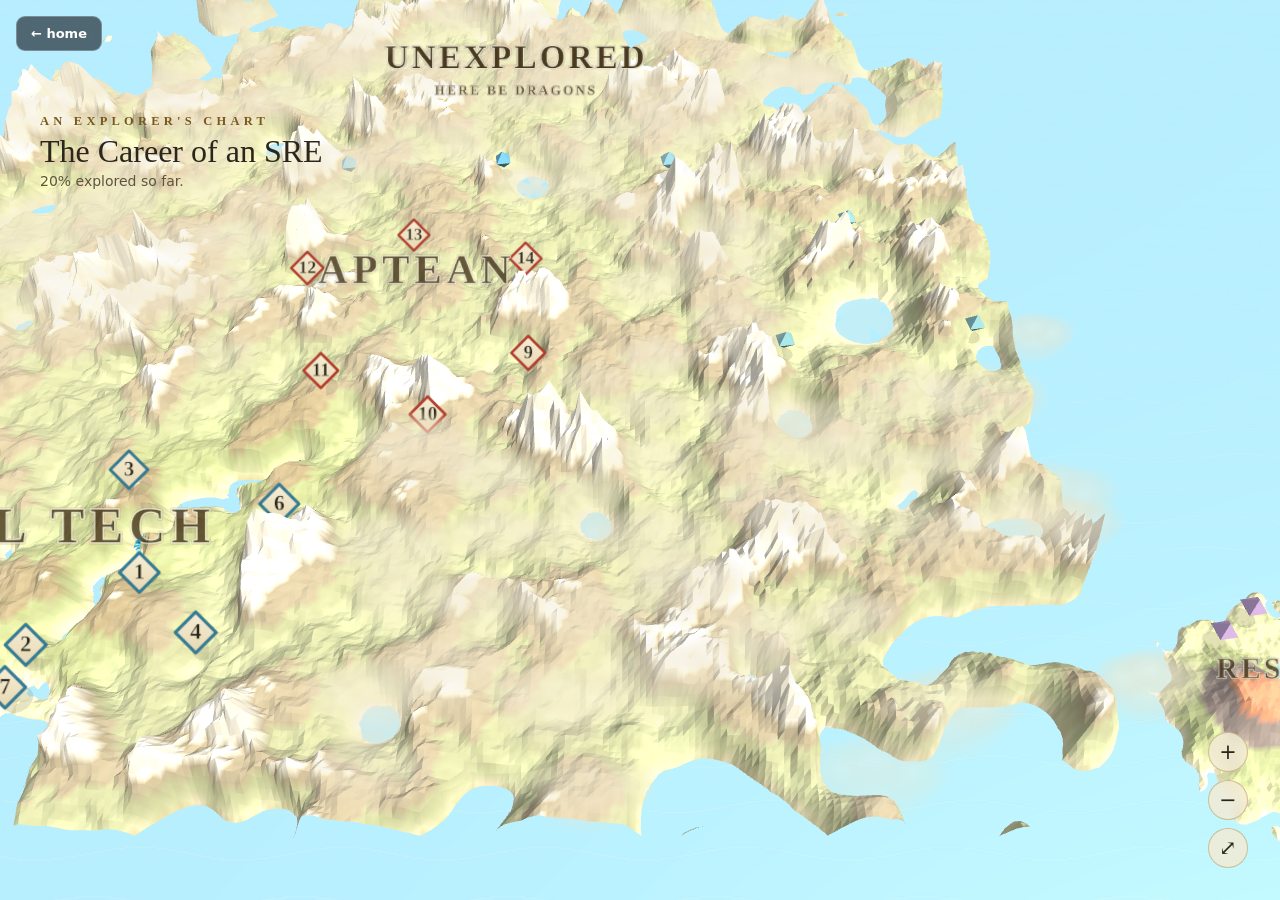
==== island.html @ 35645d55 "A whole new level of shit spend a whole day to create a whole new website wow that was hard." ====
<!doctype html>
<html lang="en">
  <head>
    <meta charset="UTF-8" />
    <meta name="viewport" content="width=device-width, initial-scale=1.0, maximum-scale=1.0, user-scalable=no" />
    <title>Jones Xavier — SRE Portfolio</title>
    <link rel="stylesheet" href="styles.css" />
    <style>
      html, body, #app { height: 100%; margin: 0; }
      body { background: #ece2c2; color: #2b261b; -webkit-font-smoothing: antialiased; }
      a { color: #785a20; text-decoration: none; }
      a:hover { color: #9c7c34; }
      .eyebrow { font-family: Georgia, "Times New Roman", serif; letter-spacing: .34em; text-transform: uppercase; color: #785a20; font-size: .78rem; font-weight: 600; }
      .rule-line { height: 1px; flex: 1; background: linear-gradient(to right, rgba(120,90,32,.4), rgba(120,90,32,.05)); }
      .map-btn { width: 40px; height: 40px; display: grid; place-items: center; border-radius: 9999px; border: 1px solid rgba(156,124,52,.4); background: rgba(243,236,214,.85); color: #2b261b; font-size: 1.3rem; line-height: 1; backdrop-filter: blur(4px); cursor: pointer; transition: border-color .15s, color .15s, transform .1s; }
      .map-btn:hover { border-color: #9c7c34; color: #785a20; }
      .map-btn:active { transform: scale(.94); }
      .slide-enter-active, .slide-leave-active { transition: opacity .25s, transform .25s; }
      .slide-enter-from, .slide-leave-to { opacity: 0; transform: translateY(12px); }
      @media print { .fixed { position: static !important; } body { background: #fff; } }
      .loadbar { width: 38%; transform: translateX(-130%); animation: loadbar 0.9s cubic-bezier(.4,0,.2,1) infinite; }
      @keyframes loadbar { 0% { transform: translateX(-130%); } 100% { transform: translateX(360%); } }
      .card-enter-active, .card-leave-active { transition: opacity .4s ease; }
      .card-enter-from, .card-leave-to { opacity: 0; }
      .swap-enter-active, .swap-leave-active { transition: opacity .22s ease; }
      .swap-enter-from, .swap-leave-to { opacity: 0; }
    </style>
  </head>
  <body>
    <div id="app"></div>
    <script src="lib/three.min.js"></script>
    <script src="lib/vue.global.prod.js"></script>
    <script src="app.js"></script>
  <a id="backhome" href="index.html" onclick="event.preventDefault();goHome()" style="position:fixed;left:16px;top:16px;z-index:99999;background:rgba(10,14,20,.6);color:#fff;font:600 13px/1 system-ui,sans-serif;padding:10px 14px;border-radius:9px;text-decoration:none;backdrop-filter:blur(6px);border:1px solid rgba(255,255,255,.25)">&#8592; home</a>
<style>
#enter,#leave{position:fixed;inset:0;z-index:99998;pointer-events:none;overflow:hidden;}
#enter{opacity:0;transition:opacity .4s ease;}#enter.go{opacity:1;}
#leave{z-index:99999;}
#enter .cloud,#leave .cloud{position:absolute;top:0;left:0;width:140vw;height:100%;background:linear-gradient(to right,#fff 0%,#fff 80%,rgba(255,255,255,.82) 90%,rgba(255,255,255,0) 100%);}
#leave .cloud{transform:translateX(-145%);}
#enter.go .cloud{animation:cloudoff 1.8s cubic-bezier(.45,0,.4,1) .7s forwards;}
#leave.go .cloud{animation:cloudin 1s cubic-bezier(.5,0,.4,1) forwards;}
@keyframes cloudoff{0%{transform:translateX(0);}100%{transform:translateX(-145%);}}
@keyframes cloudin{0%{transform:translateX(-145%);}100%{transform:translateX(0);}}
</style><div id="enter"><div class="cloud"></div></div><div id="leave"><div class="cloud"></div></div><script>
var en=document.getElementById("enter");
setTimeout(function(){if(en)en.classList.add("go");},1100);
setTimeout(function(){if(en)en.remove();},3900);
function goHome(){var lv=document.getElementById("leave");if(lv)lv.classList.add("go");try{sessionStorage.setItem("fromTour","1");}catch(e){}setTimeout(function(){window.location="index.html";},950);}
</script>
</body>
</html>
---- styles.css ----
/*! tailwindcss v3.4.0 | MIT License | https://tailwindcss.com*/*,:after,:before{box-sizing:border-box;border:0 solid #e5e7eb}:after,:before{--tw-content:""}:host,html{line-height:1.5;-webkit-text-size-adjust:100%;-moz-tab-size:4;-o-tab-size:4;tab-size:4;font-family:ui-sans-serif,system-ui,sans-serif,Apple Color Emoji,Segoe UI Emoji,Segoe UI Symbol,Noto Color Emoji;font-feature-settings:normal;font-variation-settings:normal;-webkit-tap-highlight-color:transparent}body{margin:0;line-height:inherit}hr{height:0;color:inherit;border-top-width:1px}abbr:where([title]){-webkit-text-decoration:underline dotted;text-decoration:underline dotted}h1,h2,h3,h4,h5,h6{font-size:inherit;font-weight:inherit}a{color:inherit;text-decoration:inherit}b,strong{font-weight:bolder}code,kbd,pre,samp{font-family:ui-monospace,SFMono-Regular,Menlo,Monaco,Consolas,Liberation Mono,Courier New,monospace;font-feature-settings:normal;font-variation-settings:normal;font-size:1em}small{font-size:80%}sub,sup{font-size:75%;line-height:0;position:relative;vertical-align:initial}sub{bottom:-.25em}sup{top:-.5em}table{text-indent:0;border-color:inherit;border-collapse:collapse}button,input,optgroup,select,textarea{font-family:inherit;font-feature-settings:inherit;font-variation-settings:inherit;font-size:100%;font-weight:inherit;line-height:inherit;color:inherit;margin:0;padding:0}button,select{text-transform:none}[type=button],[type=reset],[type=submit],button{-webkit-appearance:button;background-color:initial;background-image:none}:-moz-focusring{outline:auto}:-moz-ui-invalid{box-shadow:none}progress{vertical-align:initial}::-webkit-inner-spin-button,::-webkit-outer-spin-button{height:auto}[type=search]{-webkit-appearance:textfield;outline-offset:-2px}::-webkit-search-decoration{-webkit-appearance:none}::-webkit-file-upload-button{-webkit-appearance:button;font:inherit}summary{display:list-item}blockquote,dd,dl,figure,h1,h2,h3,h4,h5,h6,hr,p,pre{margin:0}fieldset{margin:0}fieldset,legend{padding:0}menu,ol,ul{list-style:none;margin:0;padding:0}dialog{padding:0}textarea{resize:vertical}input::-moz-placeholder,textarea::-moz-placeholder{opacity:1;color:#9ca3af}input::placeholder,textarea::placeholder{opacity:1;color:#9ca3af}[role=button],button{cursor:pointer}:disabled{cursor:default}audio,canvas,embed,iframe,img,object,svg,video{display:block;vertical-align:middle}img,video{max-width:100%;height:auto}[hidden]{display:none}*,::backdrop,:after,:before{--tw-border-spacing-x:0;--tw-border-spacing-y:0;--tw-translate-x:0;--tw-translate-y:0;--tw-rotate:0;--tw-skew-x:0;--tw-skew-y:0;--tw-scale-x:1;--tw-scale-y:1;--tw-pan-x: ;--tw-pan-y: ;--tw-pinch-zoom: ;--tw-scroll-snap-strictness:proximity;--tw-gradient-from-position: ;--tw-gradient-via-position: ;--tw-gradient-to-position: ;--tw-ordinal: ;--tw-slashed-zero: ;--tw-numeric-figure: ;--tw-numeric-spacing: ;--tw-numeric-fraction: ;--tw-ring-inset: ;--tw-ring-offset-width:0px;--tw-ring-offset-color:#fff;--tw-ring-color:#3b82f680;--tw-ring-offset-shadow:0 0 #0000;--tw-ring-shadow:0 0 #0000;--tw-shadow:0 0 #0000;--tw-shadow-colored:0 0 #0000;--tw-blur: ;--tw-brightness: ;--tw-contrast: ;--tw-grayscale: ;--tw-hue-rotate: ;--tw-invert: ;--tw-saturate: ;--tw-sepia: ;--tw-drop-shadow: ;--tw-backdrop-blur: ;--tw-backdrop-brightness: ;--tw-backdrop-contrast: ;--tw-backdrop-grayscale: ;--tw-backdrop-hue-rotate: ;--tw-backdrop-invert: ;--tw-backdrop-opacity: ;--tw-backdrop-saturate: ;--tw-backdrop-sepia: }.container{width:100%}@media (min-width:640px){.container{max-width:640px}}@media (min-width:768px){.container{max-width:768px}}@media (min-width:1024px){.container{max-width:1024px}}@media (min-width:1280px){.container{max-width:1280px}}@media (min-width:1536px){.container{max-width:1536px}}.pointer-events-none{pointer-events:none}.pointer-events-auto{pointer-events:auto}.static{position:static}.fixed{position:fixed}.absolute{position:absolute}.relative{position:relative}.inset-0{inset:0}.inset-x-0{left:0;right:0}.bottom-8{bottom:2rem}.left-6{left:1.5rem}.right-0{right:0}.right-3{right:.75rem}.right-6{right:1.5rem}.top-0{top:0}.top-24{top:6rem}.top-3{top:.75rem}.-z-10{z-index:-10}.z-0{z-index:0}.z-10{z-index:10}.z-20{z-index:20}.z-40{z-index:40}.z-50{z-index:50}.mx-auto{margin-left:auto;margin-right:auto}.mb-1{margin-bottom:.25rem}.mb-2{margin-bottom:.5rem}.mb-2\.5{margin-bottom:.625rem}.mb-3{margin-bottom:.75rem}.mt-1{margin-top:.25rem}.mt-1\.5{margin-top:.375rem}.mt-10{margin-top:2.5rem}.mt-12{margin-top:3rem}.mt-2{margin-top:.5rem}.mt-3{margin-top:.75rem}.mt-4{margin-top:1rem}.mt-5{margin-top:1.25rem}.mt-6{margin-top:1.5rem}.mt-8{margin-top:2rem}.mt-9{margin-top:2.25rem}.block{display:block}.inline-block{display:inline-block}.flex{display:flex}.grid{display:grid}.hidden{display:none}.h-1{height:.25rem}.h-1\.5{height:.375rem}.h-2{height:.5rem}.h-3{height:.75rem}.h-full{height:100%}.min-h-screen{min-height:100vh}.w-1{width:.25rem}.w-1\.5{width:.375rem}.w-10{width:2.5rem}.w-12{width:3rem}.w-2\/3{width:66.666667%}.w-44{width:11rem}.w-5\/6{width:83.333333%}.w-\[340px\]{width:340px}.w-full{width:100%}.min-w-\[40\%\]{min-width:40%}.max-w-2xl{max-width:42rem}.max-w-\[60ch\]{max-width:60ch}.max-w-\[62ch\]{max-width:62ch}.max-w-\[72ch\]{max-width:72ch}.max-w-\[86vw\]{max-width:86vw}.max-w-\[920px\]{max-width:920px}.max-w-xs{max-width:20rem}.flex-1{flex:1 1 0%}.shrink-0{flex-shrink:0}.transform{transform:translate(var(--tw-translate-x),var(--tw-translate-y)) rotate(var(--tw-rotate)) skewX(var(--tw-skew-x)) skewY(var(--tw-skew-y)) scaleX(var(--tw-scale-x)) scaleY(var(--tw-scale-y))}.select-none{-webkit-user-select:none;-moz-user-select:none;user-select:none}.flex-col{flex-direction:column}.flex-wrap{flex-wrap:wrap}.items-start{align-items:flex-start}.items-center{align-items:center}.items-baseline{align-items:baseline}.justify-center{justify-content:center}.justify-between{justify-content:space-between}.gap-2{gap:.5rem}.gap-2\.5{gap:.625rem}.gap-3{gap:.75rem}.gap-4{gap:1rem}.gap-5{gap:1.25rem}.gap-x-10{-moz-column-gap:2.5rem;column-gap:2.5rem}.gap-x-12{-moz-column-gap:3rem;column-gap:3rem}.gap-x-4{-moz-column-gap:1rem;column-gap:1rem}.gap-y-1{row-gap:.25rem}.gap-y-10{row-gap:2.5rem}.gap-y-7{row-gap:1.75rem}.space-y-1>:not([hidden])~:not([hidden]){--tw-space-y-reverse:0;margin-top:calc(.25rem*(1 - var(--tw-space-y-reverse)));margin-bottom:calc(.25rem*var(--tw-space-y-reverse))}.space-y-1\.5>:not([hidden])~:not([hidden]){--tw-space-y-reverse:0;margin-top:calc(.375rem*(1 - var(--tw-space-y-reverse)));margin-bottom:calc(.375rem*var(--tw-space-y-reverse))}.space-y-2>:not([hidden])~:not([hidden]){--tw-space-y-reverse:0;margin-top:calc(.5rem*(1 - var(--tw-space-y-reverse)));margin-bottom:calc(.5rem*var(--tw-space-y-reverse))}.space-y-7>:not([hidden])~:not([hidden]){--tw-space-y-reverse:0;margin-top:calc(1.75rem*(1 - var(--tw-space-y-reverse)));margin-bottom:calc(1.75rem*var(--tw-space-y-reverse))}.overflow-hidden{overflow:hidden}.whitespace-nowrap{white-space:nowrap}.whitespace-pre-line{white-space:pre-line}.rounded{border-radius:.25rem}.rounded-full{border-radius:9999px}.rounded-md{border-radius:.375rem}.rounded-xl{border-radius:.75rem}.border{border-width:1px}.border-b-\[1\.5px\]{border-bottom-width:1.5px}.border-gold{--tw-border-opacity:1;border-color:rgb(156 124 52/var(--tw-border-opacity))}.border-gold\/30{border-color:#9c7c344d}.border-gold\/40{border-color:#9c7c3466}.border-gold\/50{border-color:#9c7c3480}.border-transparent{border-color:#0000}.bg-gold{--tw-bg-opacity:1;background-color:rgb(156 124 52/var(--tw-bg-opacity))}.bg-gold\/15{background-color:#9c7c3426}.bg-gold\/20{background-color:#9c7c3433}.bg-gold\/25{background-color:#9c7c3440}.bg-gold\/70{background-color:#9c7c34b3}.bg-ink\/10{background-color:#2b261b1a}.bg-parch-0{--tw-bg-opacity:1;background-color:rgb(243 236 214/var(--tw-bg-opacity))}.bg-parch-0\/60{background-color:#f3ecd699}.bg-parch-0\/70{background-color:#f3ecd6b3}.bg-parch-0\/95{background-color:#f3ecd6f2}.bg-parch-1{--tw-bg-opacity:1;background-color:rgb(236 226 194/var(--tw-bg-opacity))}.bg-gradient-to-b{background-image:linear-gradient(to bottom,var(--tw-gradient-stops))}.from-parch-0{--tw-gradient-from:#f3ecd6 var(--tw-gradient-from-position);--tw-gradient-to:#f3ecd600 var(--tw-gradient-to-position);--tw-gradient-stops:var(--tw-gradient-from),var(--tw-gradient-to)}.from-parch-0\/85{--tw-gradient-from:#f3ecd6d9 var(--tw-gradient-from-position);--tw-gradient-to:#f3ecd600 var(--tw-gradient-to-position);--tw-gradient-stops:var(--tw-gradient-from),var(--tw-gradient-to)}.to-parch-2{--tw-gradient-to:#e2d4ac var(--tw-gradient-to-position)}.to-transparent{--tw-gradient-to:#0000 var(--tw-gradient-to-position)}.p-4{padding:1rem}.p-5{padding:1.25rem}.px-2{padding-left:.5rem;padding-right:.5rem}.px-2\.5{padding-left:.625rem;padding-right:.625rem}.px-3{padding-left:.75rem;padding-right:.75rem}.px-4{padding-left:1rem;padding-right:1rem}.px-5{padding-left:1.25rem;padding-right:1.25rem}.px-6{padding-left:1.5rem;padding-right:1.5rem}.px-8{padding-left:2rem;padding-right:2rem}.py-0{padding-top:0;padding-bottom:0}.py-0\.5{padding-top:.125rem;padding-bottom:.125rem}.py-1{padding-top:.25rem;padding-bottom:.25rem}.py-1\.5{padding-top:.375rem;padding-bottom:.375rem}.py-2{padding-top:.5rem;padding-bottom:.5rem}.py-2\.5{padding-top:.625rem;padding-bottom:.625rem}.py-5{padding-top:1.25rem;padding-bottom:1.25rem}.pb-1{padding-bottom:.25rem}.pb-24{padding-bottom:6rem}.pt-28{padding-top:7rem}.text-left{text-align:left}.text-center{text-align:center}.font-body{font-family:system-ui,-apple-system,Segoe UI,Helvetica,Arial,sans-serif}.font-display{font-family:Georgia,Times New Roman,serif}.font-mono{font-family:ui-monospace,SFMono-Regular,Menlo,Monaco,Consolas,Liberation Mono,Courier New,monospace}.text-2xl{font-size:1.5rem;line-height:2rem}.text-5xl{font-size:3rem;line-height:1}.text-\[0\.66rem\]{font-size:.66rem}.text-\[0\.6rem\]{font-size:.6rem}.text-\[0\.72rem\]{font-size:.72rem}.text-\[0\.7rem\]{font-size:.7rem}.text-\[0\.92rem\]{font-size:.92rem}.text-base{font-size:1rem;line-height:1.5rem}.text-lg{font-size:1.125rem;line-height:1.75rem}.text-sm{font-size:.875rem;line-height:1.25rem}.text-xl{font-size:1.25rem;line-height:1.75rem}.text-xs{font-size:.75rem;line-height:1rem}.font-semibold{font-weight:600}.uppercase{text-transform:uppercase}.leading-none{line-height:1}.leading-relaxed{line-height:1.625}.tracking-\[0\.16em\]{letter-spacing:.16em}.tracking-\[0\.18em\]{letter-spacing:.18em}.tracking-\[0\.28em\]{letter-spacing:.28em}.tracking-\[0\.34em\]{letter-spacing:.34em}.tracking-wide{letter-spacing:.025em}.text-gold{--tw-text-opacity:1;color:rgb(156 124 52/var(--tw-text-opacity))}.text-gold-deep{--tw-text-opacity:1;color:rgb(120 90 32/var(--tw-text-opacity))}.text-gold\/50{color:#9c7c3480}.text-ink{--tw-text-opacity:1;color:rgb(43 38 27/var(--tw-text-opacity))}.text-ink-faint{--tw-text-opacity:1;color:rgb(138 124 92/var(--tw-text-opacity))}.text-ink-soft{--tw-text-opacity:1;color:rgb(93 84 63/var(--tw-text-opacity))}.text-parch-0{--tw-text-opacity:1;color:rgb(243 236 214/var(--tw-text-opacity))}.antialiased{-webkit-font-smoothing:antialiased;-moz-osx-font-smoothing:grayscale}.shadow{--tw-shadow:0 1px 3px 0 #0000001a,0 1px 2px -1px #0000001a;--tw-shadow-colored:0 1px 3px 0 var(--tw-shadow-color),0 1px 2px -1px var(--tw-shadow-color)}.shadow,.shadow-\[0_1px_0_rgba\(120\2c 90\2c 32\2c 0\.15\)\]{box-shadow:var(--tw-ring-offset-shadow,0 0 #0000),var(--tw-ring-shadow,0 0 #0000),var(--tw-shadow)}.shadow-\[0_1px_0_rgba\(120\2c 90\2c 32\2c 0\.15\)\]{--tw-shadow:0 1px 0 #785a2026;--tw-shadow-colored:0 1px 0 var(--tw-shadow-color)}.shadow-lg{--tw-shadow:0 10px 15px -3px #0000001a,0 4px 6px -4px #0000001a;--tw-shadow-colored:0 10px 15px -3px var(--tw-shadow-color),0 4px 6px -4px var(--tw-shadow-color)}.shadow-lg,.shadow-xl{box-shadow:var(--tw-ring-offset-shadow,0 0 #0000),var(--tw-ring-shadow,0 0 #0000),var(--tw-shadow)}.shadow-xl{--tw-shadow:0 20px 25px -5px #0000001a,0 8px 10px -6px #0000001a;--tw-shadow-colored:0 20px 25px -5px var(--tw-shadow-color),0 8px 10px -6px var(--tw-shadow-color)}.outline-none{outline:2px solid #0000;outline-offset:2px}.outline{outline-style:solid}.blur{--tw-blur:blur(8px)}.blur,.filter{filter:var(--tw-blur) var(--tw-brightness) var(--tw-contrast) var(--tw-grayscale) var(--tw-hue-rotate) var(--tw-invert) var(--tw-saturate) var(--tw-sepia) var(--tw-drop-shadow)}.backdrop-blur-sm{--tw-backdrop-blur:blur(4px)}.backdrop-blur-sm,.backdrop-filter{-webkit-backdrop-filter:var(--tw-backdrop-blur) var(--tw-backdrop-brightness) var(--tw-backdrop-contrast) var(--tw-backdrop-grayscale) var(--tw-backdrop-hue-rotate) var(--tw-backdrop-invert) var(--tw-backdrop-opacity) var(--tw-backdrop-saturate) var(--tw-backdrop-sepia);backdrop-filter:var(--tw-backdrop-blur) var(--tw-backdrop-brightness) var(--tw-backdrop-contrast) var(--tw-backdrop-grayscale) var(--tw-backdrop-hue-rotate) var(--tw-backdrop-invert) var(--tw-backdrop-opacity) var(--tw-backdrop-saturate) var(--tw-backdrop-sepia)}.transition{transition-property:color,background-color,border-color,text-decoration-color,fill,stroke,opacity,box-shadow,transform,filter,-webkit-backdrop-filter;transition-property:color,background-color,border-color,text-decoration-color,fill,stroke,opacity,box-shadow,transform,filter,backdrop-filter;transition-property:color,background-color,border-color,text-decoration-color,fill,stroke,opacity,box-shadow,transform,filter,backdrop-filter,-webkit-backdrop-filter;transition-timing-function:cubic-bezier(.4,0,.2,1);transition-duration:.15s}.transition-colors{transition-property:color,background-color,border-color,text-decoration-color,fill,stroke;transition-timing-function:cubic-bezier(.4,0,.2,1);transition-duration:.15s}.hover\:border-gold:hover{--tw-border-opacity:1;border-color:rgb(156 124 52/var(--tw-border-opacity))}.hover\:bg-gold-deep:hover{--tw-bg-opacity:1;background-color:rgb(120 90 32/var(--tw-bg-opacity))}.hover\:bg-gold\/10:hover{background-color:#9c7c341a}.hover\:text-gold-deep:hover{--tw-text-opacity:1;color:rgb(120 90 32/var(--tw-text-opacity))}.focus\:border-gold:focus{--tw-border-opacity:1;border-color:rgb(156 124 52/var(--tw-border-opacity))}@media (min-width:640px){.sm\:block{display:block}.sm\:grid-cols-2{grid-template-columns:repeat(2,minmax(0,1fr))}}@media (min-width:768px){.md\:left-10{left:2.5rem}.md\:right-8{right:2rem}.md\:top-28{top:7rem}.md\:grid-cols-2{grid-template-columns:repeat(2,minmax(0,1fr))}.md\:gap-7{gap:1.75rem}.md\:px-10{padding-left:2.5rem;padding-right:2.5rem}.md\:px-8{padding-left:2rem;padding-right:2rem}.md\:text-6xl{font-size:3.75rem;line-height:1}.md\:text-\[0\.78rem\]{font-size:.78rem}.md\:text-\[2rem\]{font-size:2rem}.md\:tracking-\[0\.22em\]{letter-spacing:.22em}}@media (min-width:1024px){.lg\:grid-cols-3{grid-template-columns:repeat(3,minmax(0,1fr))}}
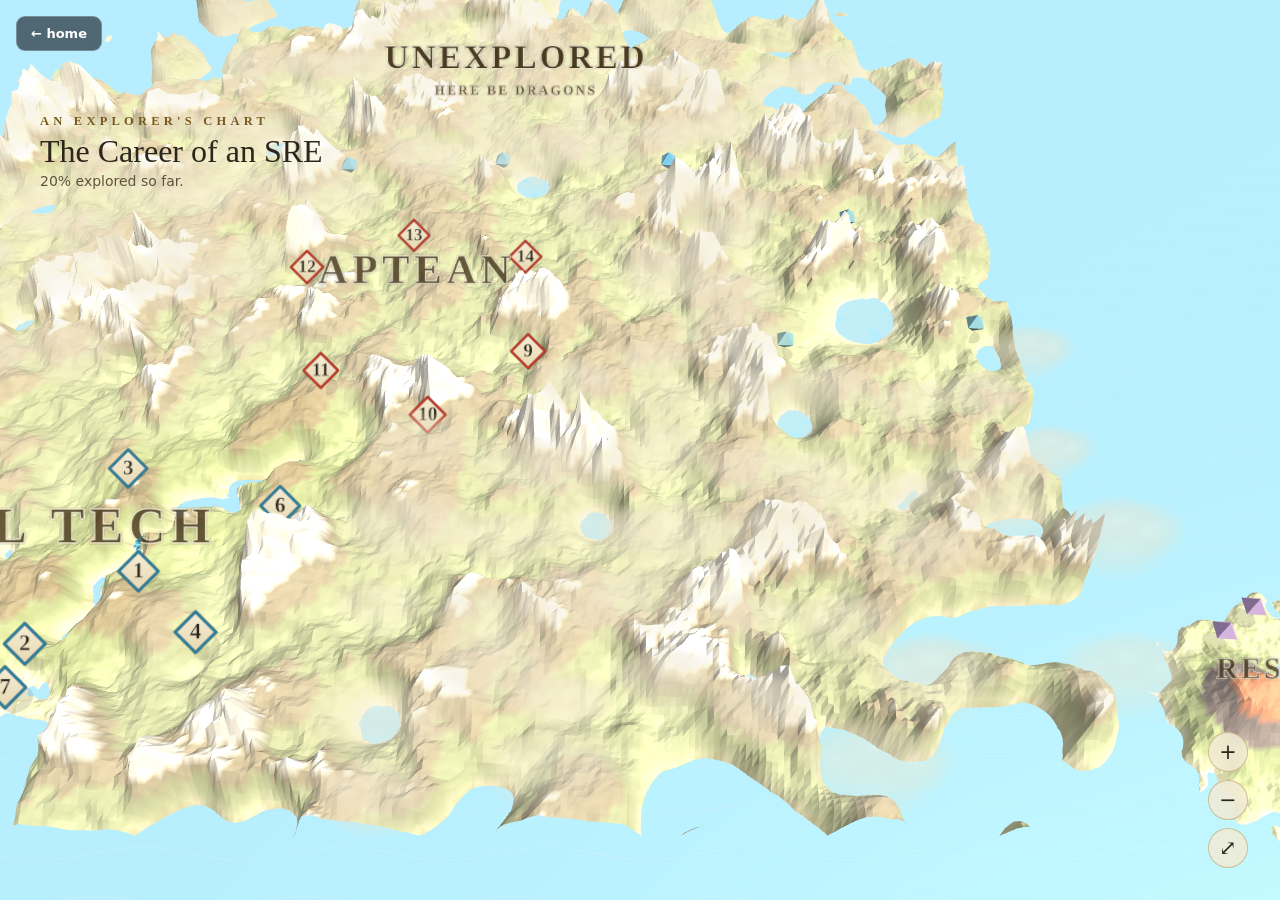
==== commit f6eddd1b: "New improvments" ====
--- a/island.html
+++ b/island.html
@@ -4,6 +4,7 @@
     <meta charset="UTF-8" />
     <meta name="viewport" content="width=device-width, initial-scale=1.0, maximum-scale=1.0, user-scalable=no" />
     <title>Jones Xavier — SRE Portfolio</title>
+<link rel="icon" href="data:image/svg+xml,%3Csvg%20xmlns%3D%27http%3A%2F%2Fwww.w3.org%2F2000%2Fsvg%27%20viewBox%3D%270%200%2032%2032%27%3E%3Crect%20width%3D%2732%27%20height%3D%2732%27%20rx%3D%277%27%20fill%3D%27%23d4542a%27%2F%3E%3Ctext%20x%3D%2716%27%20y%3D%2722%27%20font-family%3D%27Arial%2CHelvetica%2Csans-serif%27%20font-size%3D%2716%27%20font-weight%3D%27700%27%20fill%3D%27%23fffdf8%27%20text-anchor%3D%27middle%27%3EJX%3C%2Ftext%3E%3C%2Fsvg%3E">
     <link rel="stylesheet" href="styles.css" />
     <style>
       html, body, #app { height: 100%; margin: 0; }
